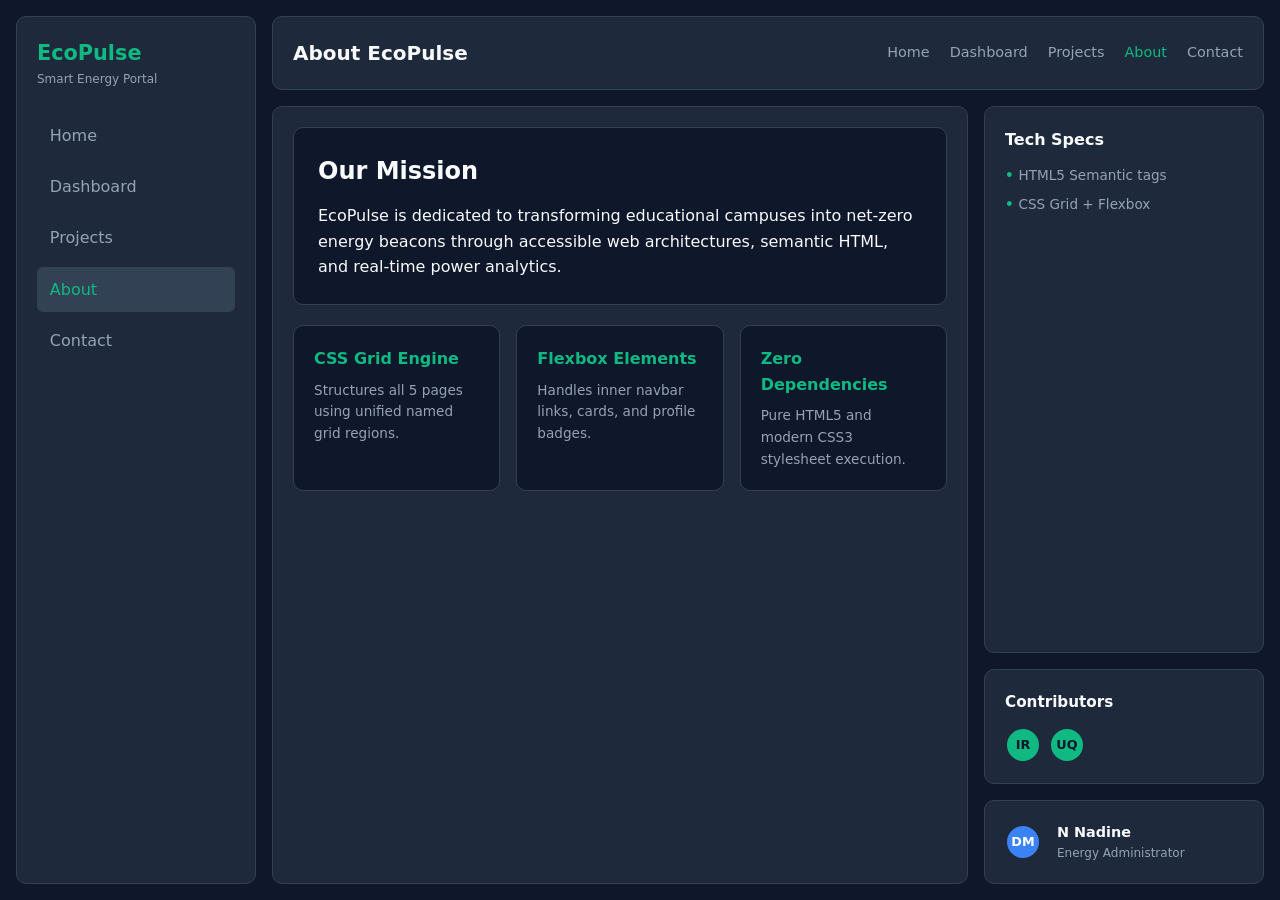
==== about.html @ 8b61ad69 "Building an Ecopulse that automate analytics to track electrical draw ,solar output and HVAC efficie" ====
<!DOCTYPE html>
<html lang="en">
<head>
    <meta charset="UTF-8">
    <meta name="viewport" content="width=device-width, initial-scale=1.0">
    <title>EcoPulse - About</title>
    <link rel="stylesheet" href="css/styles.css">
</head>
<body class="dashboard-body">

<div class="parent">
    <aside class="div1 sidebar">
        <div class="sidebar-brand">
            <h2>EcoPulse</h2>
            <p>Smart Energy Portal</p>
            <nav class="sidebar-nav">
                <ul>
                    <li><a href="index.html">Home</a></li>
                    <li><a href="dashboard.html">Dashboard</a></li>
                    <li><a href="projects.html">Projects</a></li>
                    <li><a href="about.html" class="active">About</a></li>
                    <li><a href="contact.html">Contact</a></li>
                </ul>
            </nav>
        </div>
    </aside>

    <header class="div2 navbar">
        <h1>About EcoPulse</h1>
        <nav class="top-nav">
            <a href="index.html">Home</a>
            <a href="dashboard.html">Dashboard</a>
            <a href="projects.html">Projects</a>
            <a href="about.html" class="active">About</a>
            <a href="contact.html">Contact</a>
        </nav>
    </header>

    <main class="div3 main-content">
        <section class="content-card">
            <h2>Our Mission</h2>
            <p>EcoPulse is dedicated to transforming educational campuses into net-zero energy beacons through accessible web architectures, semantic HTML, and real-time power analytics.</p>
        </section>

        <section class="features-grid">
            <div class="feature-card">
                <h4>CSS Grid Engine</h4>
                <p>Structures all 5 pages using unified named grid regions.</p>
            </div>
            <div class="feature-card">
                <h4>Flexbox Elements</h4>
                <p>Handles inner navbar links, cards, and profile badges.</p>
            </div>
            <div class="feature-card">
                <h4>Zero Dependencies</h4>
                <p>Pure HTML5 and modern CSS3 stylesheet execution.</p>
            </div>
        </section>
    </main>

    <section class="div8 history">
        <h3>Tech Specs</h3>
        <ul class="history-list">
            <li>HTML5 Semantic tags</li>
            <li>CSS Grid + Flexbox</li>
        </ul>
    </section>

    <section class="div9 team">
        <h4>Contributors</h4>
        <div class="avatar-group">
            <div class="avatar">IR</div>
            <div class="avatar">UQ</div>
        </div>
    </section>

    <section class="div10 profile">
        <div class="avatar user-avatar">DM</div>
        <div class="user-details">
            <h4>N Nadine</h4>
            <p>Energy Administrator</p>
        </div>
    </section>
</div>

</body>
</html>
---- css/styles.css ----
/* ==========================================
   1. GLOBAL RESET & THEME VARIABLES
   ========================================== */
:root {
    --bg-dark: #0f172a;
    --bg-card: #1e293b;
    --bg-hover: #334155;
    --accent: #10b981; /* Emerald Green for Sustainability */
    --accent-hover: #059669;
    --accent-light: rgba(16, 185, 129, 0.15);
    --text-primary: #f8fafc;
    --text-muted: #94a3b8;
    --border: #334155;
    --radius: 10px;
    --transition: all 0.25s ease-in-out;
}

* {
    box-sizing: border-box;
    margin: 0;
    padding: 0;
}

body {
    font-family: system-ui, -apple-system, BlinkMacSystemFont, 'Segoe UI', Roboto, sans-serif;
    background-color: var(--bg-dark);
    color: var(--text-primary);
    line-height: 1.6;
    min-height: 100vh;
}

a {
    color: var(--accent);
    text-decoration: none;
    transition: var(--transition);
}

a:hover {
    color: #6ee7b7;
}

/* Common Buttons & Badges */
.btn {
    display: inline-block;
    padding: 0.6rem 1.25rem;
    background-color: var(--accent);
    color: #0f172a;
    border-radius: 6px;
    font-weight: 600;
    text-decoration: none;
    border: none;
    cursor: pointer;
    transition: var(--transition);
}

.btn:hover {
    background-color: var(--accent-hover);
    color: #ffffff;
}

.btn-secondary {
    background-color: transparent;
    color: var(--text-primary);
    border: 1px solid var(--border);
}

.btn-secondary:hover {
    background-color: var(--bg-hover);
    border-color: var(--accent);
}

.badge {
    background-color: var(--accent-light);
    color: var(--accent);
    padding: 0.25rem 0.6rem;
    border-radius: 12px;
    font-size: 0.75rem;
    font-weight: 600;
    border: 1px solid rgba(16, 185, 129, 0.3);
}

/* ==========================================
   2. MASTER GRID LAYOUT ENGINE (5-PANEL)
   ========================================== */
.dashboard-body {
    padding: 1rem;
}

.parent {
    display: grid;
    gap: 1rem;
    min-height: calc(100vh - 2rem);
    /* Fixed independent 240px sidebar column, flexible main, 280px right panel */
    grid-template-columns: 240px 1fr 280px;
    grid-template-rows: auto 1fr auto auto;
    grid-template-areas:
        "sidebar navbar  navbar"
        "sidebar main    history"
        "sidebar main    team"
        "sidebar main    profile";
}

/* Grid Area Class Mapping */
.div1 { grid-area: sidebar; }
.div2 { grid-area: navbar; }
.div3 { grid-area: main; }
.div8 { grid-area: history; }
.div9 { grid-area: team; }
.div10 { grid-area: profile; }

/* Base Panel Styling */
.div1, .div2, .div3, .div8, .div9, .div10 {
    background-color: var(--bg-card);
    border: 1px solid var(--border);
    border-radius: var(--radius);
    padding: 1.25rem;
}

/* --- Independent Pinned Sidebar --- */
.sidebar {
    height: 100%;
    display: flex;
    flex-direction: column;
    justify-content: space-between;
}

.sidebar-brand h2 {
    color: var(--accent);
    font-size: 1.3rem;
}

.sidebar-brand p {
    color: var(--text-muted);
    font-size: 0.75rem;
    margin-bottom: 1.5rem;
}

.sidebar-nav ul {
    list-style: none;
    display: flex;
    flex-direction: column;
    gap: 0.4rem;
}

.sidebar-nav a {
    display: block;
    padding: 0.6rem 0.8rem;
    color: var(--text-muted);
    border-radius: 6px;
    font-weight: 500;
}

.sidebar-nav a.active, 
.sidebar-nav a:hover {
    color: var(--accent);
    background-color: var(--bg-hover);
}

/* --- Top Navbar Header --- */
.navbar {
    display: flex;
    justify-content: space-between;
    align-items: center;
}

.navbar h1 {
    font-size: 1.25rem;
}

.top-nav {
    display: flex;
    gap: 1.25rem;
}

.top-nav a {
    color: var(--text-muted);
    font-weight: 500;
    font-size: 0.9rem;
}

.top-nav a.active, 
.top-nav a:hover {
    color: var(--accent);
}

/* --- Main Content Section --- */
.main-content {
    display: flex;
    flex-direction: column;
    gap: 1.25rem;
}

.hero-card, .content-card, .contact-card {
    background-color: var(--bg-dark);
    border: 1px solid var(--border);
    border-radius: var(--radius);
    padding: 1.5rem;
    display: flex;
    flex-direction: column;
    gap: 0.8rem;
}

.hero-card h2 {
    font-size: 1.6rem;
}

.hero-card p {
    color: var(--text-muted);
}

.cta-group {
    display: flex;
    gap: 1rem;
    margin-top: 0.5rem;
}

/* Grid Cards Inside Main */
.features-grid {
    display: grid;
    grid-template-columns: repeat(auto-fit, minmax(200px, 1fr));
    gap: 1rem;
}

.feature-card {
    background-color: var(--bg-dark);
    border: 1px solid var(--border);
    border-radius: var(--radius);
    padding: 1.25rem;
    display: flex;
    flex-direction: column;
    gap: 0.5rem;
    transition: var(--transition);
}

.feature-card:hover {
    border-color: var(--accent);
    transform: translateY(-2px);
}

.feature-card h4 {
    color: var(--accent);
}

.feature-card p {
    font-size: 0.85rem;
    color: var(--text-muted);
}

/* --- History Panel --- */
.history h3 {
    font-size: 1rem;
    margin-bottom: 0.75rem;
}

.history-list {
    list-style: none;
    display: flex;
    flex-direction: column;
    gap: 0.5rem;
    font-size: 0.85rem;
    color: var(--text-muted);
}

.history-list li::before {
    content: "• ";
    color: var(--accent);
    font-weight: bold;
}

/* --- Team Panel --- */
.team h4 {
    font-size: 0.95rem;
    margin-bottom: 0.75rem;
}

.avatar-group {
    display: flex;
    gap: 0.5rem;
}

.avatar {
    width: 36px;
    height: 36px;
    border-radius: 50%;
    background-color: var(--accent);
    color: #0f172a;
    font-weight: 700;
    font-size: 0.8rem;
    display: flex;
    align-items: center;
    justify-content: center;
    border: 2px solid var(--bg-card);
}

/* --- User Profile Card --- */
.profile {
    display: flex;
    align-items: center;
    gap: 1rem;
}

.user-avatar {
    background-color: #3b82f6;
    color: white;
}

.user-details h4 {
    font-size: 0.9rem;
}

.user-details p {
    font-size: 0.75rem;
    color: var(--text-muted);
}

/* Media Elements & Tables */
.responsive-media {
    width: 100%;
    max-height: 320px;
    object-fit: cover;
    border-radius: 6px;
    border: 1px solid var(--border);
}

.table-wrap {
    overflow-x: auto;
}

table {
    width: 100%;
    border-collapse: collapse;
    font-size: 0.875rem;
}

th, td {
    padding: 0.75rem;
    border-bottom: 1px solid var(--border);
    text-align: left;
}

th {
    background-color: var(--bg-dark);
    color: var(--accent);
}

/* Forms */
.contact-form {
    display: flex;
    flex-direction: column;
    gap: 1rem;
}

.form-group {
    display: flex;
    flex-direction: column;
    gap: 0.3rem;
}

.form-group label {
    font-size: 0.85rem;
    color: var(--text-muted);
}

.form-group input, 
.form-group textarea {
    background-color: var(--bg-dark);
    border: 1px solid var(--border);
    padding: 0.75rem;
    border-radius: 6px;
    color: var(--text-primary);
    outline: none;
    font-family: inherit;
}

.form-group input:focus, 
.form-group textarea:focus {
    border-color: var(--accent);
}

/* ==========================================
   3. RESPONSIVE BREAKPOINTS
   ========================================== */
@media (max-width: 1024px) {
    .parent {
        grid-template-columns: 200px 1fr;
        grid-template-areas:
            "sidebar navbar"
            "sidebar main"
            "sidebar history"
            "sidebar team"
            "sidebar profile";
    }
}

@media (max-width: 768px) {
    .parent {
        grid-template-columns: 1fr;
        grid-template-areas:
            "navbar"
            "sidebar"
            "main"
            "history"
            "team"
            "profile";
    }

    .navbar, .cta-group {
        flex-direction: column;
        align-items: flex-start;
        gap: 0.75rem;
    }
}
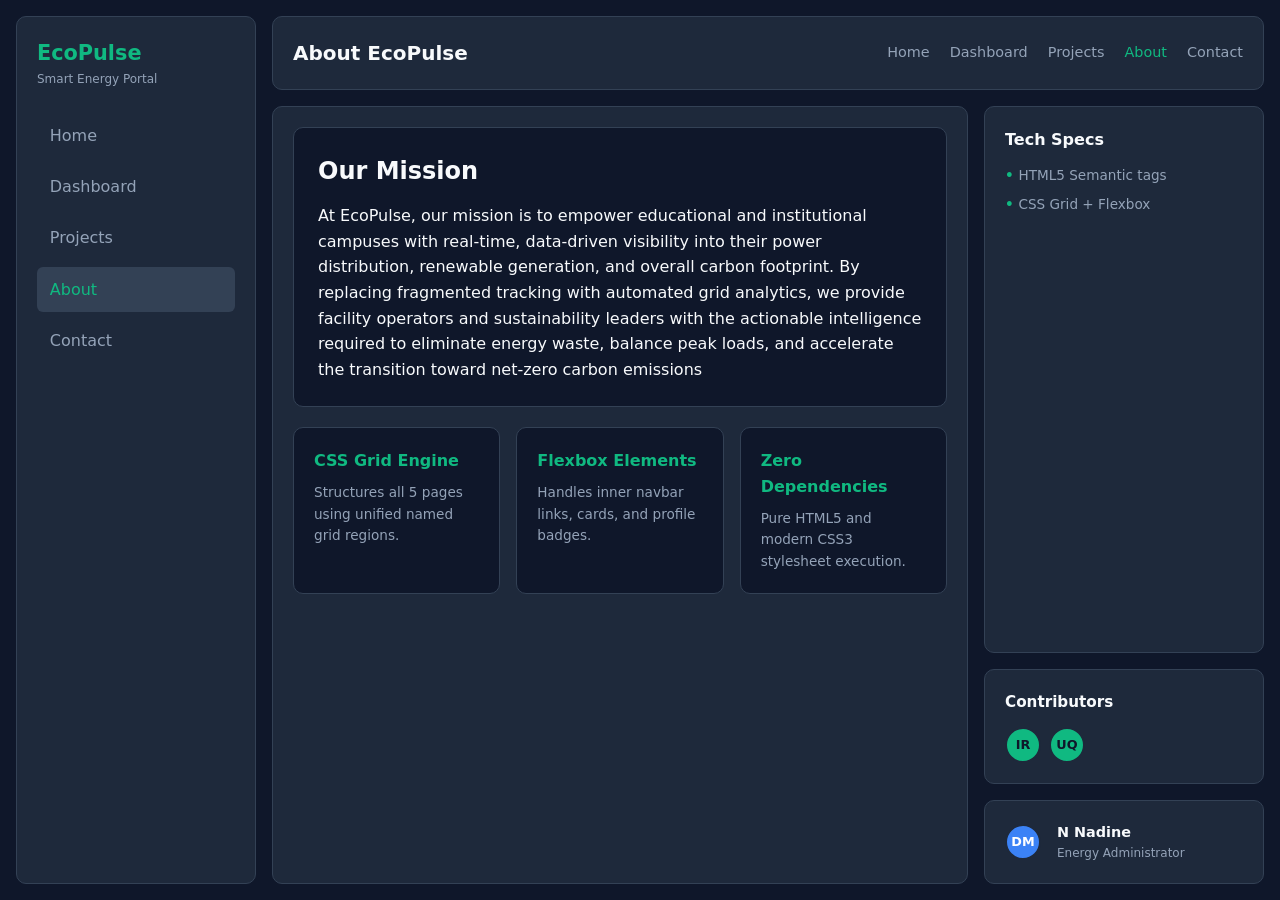
==== commit b6da0ffa: "modifie my about and home page" ====
--- a/about.html
+++ b/about.html
@@ -39,7 +39,7 @@
     <main class="div3 main-content">
         <section class="content-card">
             <h2>Our Mission</h2>
-            <p>EcoPulse is dedicated to transforming educational campuses into net-zero energy beacons through accessible web architectures, semantic HTML, and real-time power analytics.</p>
+            <p>At EcoPulse, our mission is to empower educational and institutional campuses with real-time, data-driven visibility into their power distribution, renewable generation, and overall carbon footprint. By replacing fragmented tracking with automated grid analytics, we provide facility operators and sustainability leaders with the actionable intelligence required to eliminate energy waste, balance peak loads, and accelerate the transition toward net-zero carbon emissions</p>
         </section>
 
         <section class="features-grid">
--- a/css/styles.css
+++ b/css/styles.css
@@ -1,11 +1,9 @@
-/* ==========================================
-   1. GLOBAL RESET & THEME VARIABLES
-   ========================================== */
+
 :root {
     --bg-dark: #0f172a;
     --bg-card: #1e293b;
     --bg-hover: #334155;
-    --accent: #10b981; /* Emerald Green for Sustainability */
+    --accent: #10b981;
     --accent-hover: #059669;
     --accent-light: rgba(16, 185, 129, 0.15);
     --text-primary: #f8fafc;
@@ -39,7 +37,6 @@
     color: #6ee7b7;
 }
 
-/* Common Buttons & Badges */
 .btn {
     display: inline-block;
     padding: 0.6rem 1.25rem;
@@ -79,9 +76,9 @@
     border: 1px solid rgba(16, 185, 129, 0.3);
 }
 
-/* ==========================================
+/*
    2. MASTER GRID LAYOUT ENGINE (5-PANEL)
-   ========================================== */
+    */
 .dashboard-body {
     padding: 1rem;
 }
@@ -101,9 +98,18 @@
 }
 
 /* Grid Area Class Mapping */
-.div1 { grid-area: sidebar; }
+.div1 { grid-area: sidebar;
+    grid-area: sidebar;
+    height: 100%;                  /* Stretches to match the full height */
+    width: 240px;                  /* Locks the width explicitly */
+    position: sticky;              /* Stays pinned as you scroll down */
+    top: 1rem;
+ }
 .div2 { grid-area: navbar; }
-.div3 { grid-area: main; }
+.div3 { grid-area: main;
+    grid-area: main;
+    min-width: 0; 
+}
 .div8 { grid-area: history; }
 .div9 { grid-area: team; }
 .div10 { grid-area: profile; }
@@ -375,6 +381,109 @@
 .form-group input:focus, 
 .form-group textarea:focus {
     border-color: var(--accent);
+}
+/* ==========================================
+   HOMEPAGE CUSTOM LAYOUT (NO GRID)
+   ========================================== */
+
+/* Top Header Bar */
+body.home-page .top-header {
+    width: 100%;
+    padding: 1.25rem 2rem;
+}
+
+body.home-page .header-container {
+    max-width: 1100px;
+    margin: 0 auto;
+    display: flex;
+    justify-content: space-between;
+    align-items: center;
+}
+
+body.home-page .site-branding {
+    display: flex;
+    align-items: center;
+    gap: 0.6rem;
+}
+
+body.home-page .site-title {
+    font-size: 1.1rem;
+    font-weight: 700;
+    color: var(--text-primary);
+}
+
+body.home-page .site-subtitle {
+    font-size: 0.9rem;
+    color: var(--text-muted);
+}
+
+/* Header Navigation Pills */
+body.home-page .top-nav {
+    display: flex;
+    gap: 0.25rem;
+    background-color: rgba(30, 41, 59, 0.7);
+    padding: 0.3rem;
+    border-radius: 8px;
+    border: 1px solid var(--border);
+}
+
+body.home-page .top-nav a {
+    color: var(--text-muted);
+    padding: 0.4rem 0.85rem;
+    border-radius: 6px;
+    font-size: 0.875rem;
+    font-weight: 500;
+}
+
+body.home-page .top-nav a:hover,
+body.home-page .top-nav a.active {
+    background-color: var(--bg-hover);
+    color: var(--text-primary);
+}
+
+/* Centered Hero Main Area */
+body.home-page .hero-container {
+    max-width: 780px;
+    margin: 5rem auto 0 auto;
+    padding: 0 1.5rem;
+    display: flex;
+    flex-direction: column;
+    align-items: flex-start;
+}
+
+body.home-page .hero-label {
+    font-size: 0.75rem;
+    font-weight: 700;
+    letter-spacing: 2px;
+    color: var(--text-muted);
+    text-transform: uppercase;
+    margin-bottom: 1.2rem;
+}
+
+body.home-page .hero-title {
+    font-size: 3.5rem;
+    font-weight: 800;
+    line-height: 1.05;
+    color: #ffffff;
+    margin-bottom: 1.5rem;
+}
+
+body.home-page .hero-description {
+    font-size: 1.1rem;
+    line-height: 1.6;
+    color: var(--text-muted);
+    margin-bottom: 2rem;
+}
+
+/* Red Button Style */
+.btn-danger {
+    background-color: #c53030;
+    color: #ffffff;
+}
+
+.btn-danger:hover {
+    background-color: #9b2c2c;
+    color: #ffffff;
 }
 
 /* ==========================================
@@ -409,4 +518,4 @@
         align-items: flex-start;
         gap: 0.75rem;
     }
-}+}
